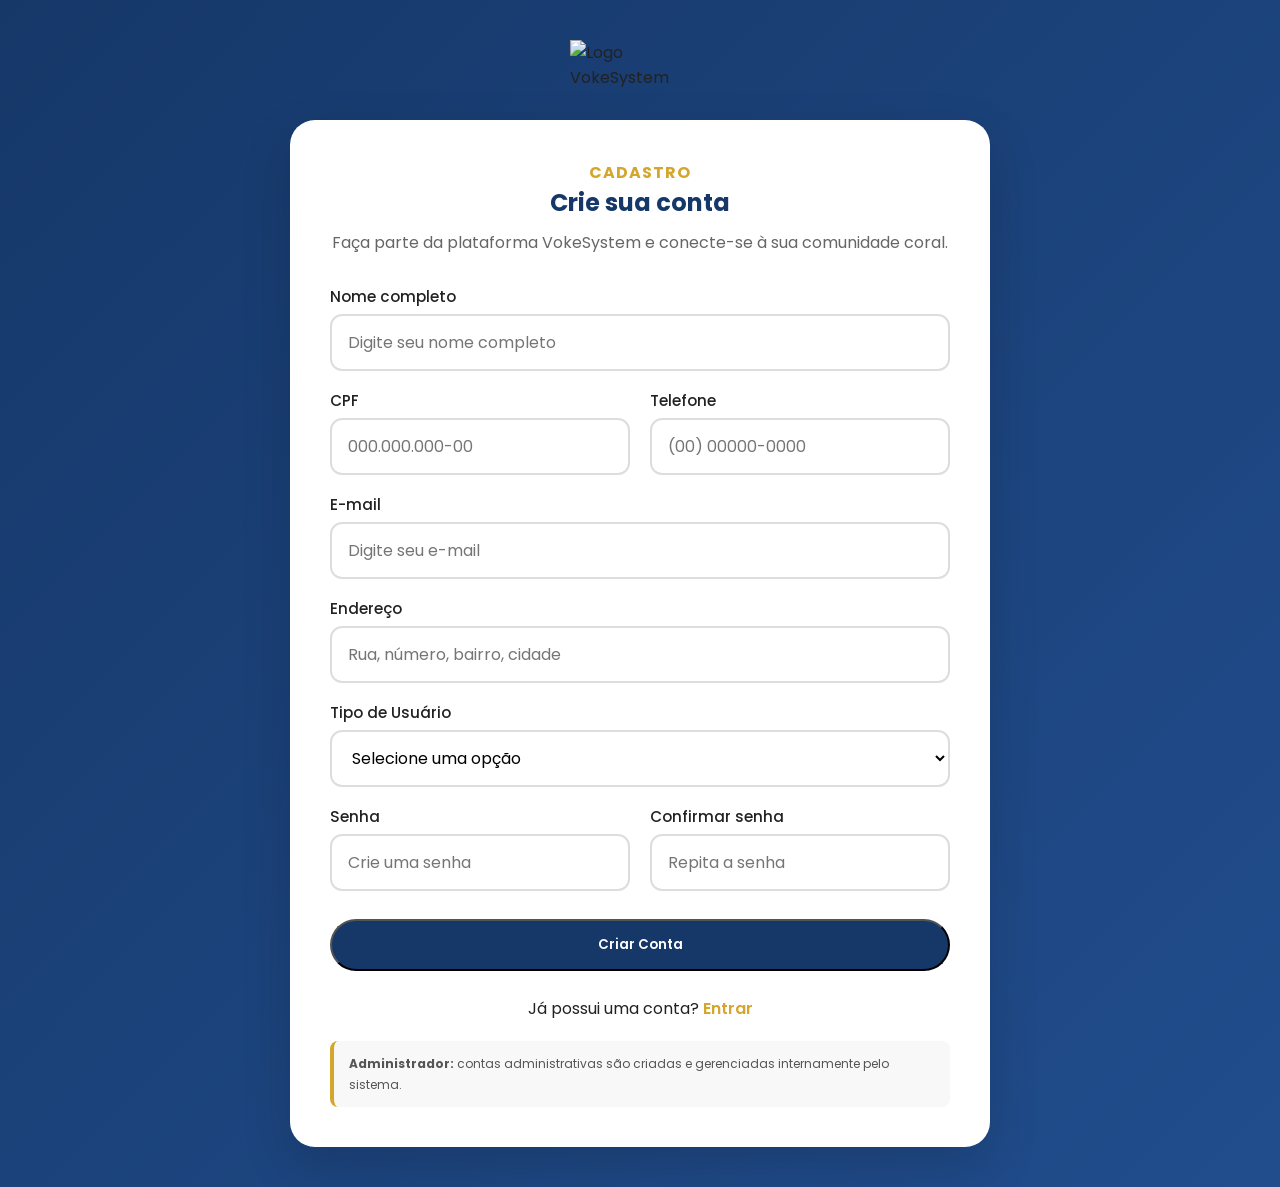
==== cadastro.html @ a20de031 "Add files via upload" ====
<!DOCTYPE html>
<html lang="pt-BR">
<head>
    <meta charset="UTF-8">
    <meta name="viewport" content="width=device-width, initial-scale=1.0">
    <title>Cadastro - VokeSystem</title>

    <link rel="preconnect" href="https://fonts.googleapis.com">
    <link rel="preconnect" href="https://fonts.gstatic.com" crossorigin>

    <link href="https://fonts.googleapis.com/css2?family=Poppins:wght@300;400;500;600;700;800&display=swap" rel="stylesheet">

    <link rel="stylesheet" href="style.css">
</head>

<body class="auth-body">

    <a href="index.html" class="auth-logo">
        <img src="assets/logo.png" alt="Logo VokeSystem">
    </a>

    <main class="auth-container">

        <section class="auth-card reveal">

            <span class="section-tag">CADASTRO</span>

            <h1>Crie sua conta</h1>

            <p>
                Faça parte da plataforma VokeSystem e conecte-se à sua comunidade coral.
            </p>

            <form action="#" method="post" class="auth-form">

                <div class="input-group">
                    <label for="nome">Nome completo</label>
                    <input
                        type="text"
                        id="nome"
                        name="nome"
                        placeholder="Digite seu nome completo"
                        required>
                </div>

                <div class="duas-colunas">

                    <div class="input-group">
                        <label for="cpf">CPF</label>
                        <input
                            type="text"
                            id="cpf"
                            name="cpf"
                            placeholder="000.000.000-00"
                            required>
                    </div>

                    <div class="input-group">
                        <label for="telefone">Telefone</label>
                        <input
                            type="tel"
                            id="telefone"
                            name="telefone"
                            placeholder="(00) 00000-0000"
                            required>
                    </div>

                </div>

                <div class="input-group">
                    <label for="email">E-mail</label>
                    <input
                        type="email"
                        id="email"
                        name="email"
                        placeholder="Digite seu e-mail"
                        required>
                </div>

                <div class="input-group">
                    <label for="endereco">Endereço</label>
                    <input
                        type="text"
                        id="endereco"
                        name="endereco"
                        placeholder="Rua, número, bairro, cidade"
                        required>
                </div>

                <div class="input-group">
                    <label for="tipoUsuario">Tipo de Usuário</label>

                    <select
                        id="tipoUsuario"
                        name="tipoUsuario"
                        required>

                        <option value="" selected disabled>
                            Selecione uma opção
                        </option>

                        <option value="regente">
                            Regente de Coral
                        </option>

                        <option value="professor">
                            Professor de Canto
                        </option>

                        <option value="coralista">
                            Coralista
                        </option>

                    </select>

                </div>

                <div class="duas-colunas">

                    <div class="input-group">
                        <label for="senha">Senha</label>
                        <input
                            type="password"
                            id="senha"
                            name="senha"
                            placeholder="Crie uma senha"
                            required>
                    </div>

                    <div class="input-group">
                        <label for="confirmarSenha">
                            Confirmar senha
                        </label>
                        <input
                            type="password"
                            id="confirmarSenha"
                            name="confirmarSenha"
                            placeholder="Repita a senha"
                            required>
                    </div>

                </div>

                <button type="submit" class="btn btn-fill auth-btn">
                    Criar Conta
                </button>

            </form>

            <div class="auth-footer">

                <p>
                    Já possui uma conta?
                    <a href="login.html">Entrar</a>
                </p>

            </div>

            <div class="auth-info">
                <small>
                    <strong>Administrador:</strong> contas administrativas
                    são criadas e gerenciadas internamente pelo sistema.
                </small>
            </div>

        </section>

    </main>

    <script>

        const card = document.querySelector(".reveal");

        const observer = new IntersectionObserver((entries)=>{
            entries.forEach(entry=>{
                if(entry.isIntersecting){
                    entry.target.classList.add("active");
                }
            });
        },{threshold:0.15});

        observer.observe(card);

    </script>

</body>
</html>
---- style.css ----
:root{
    --azul:#163869;
    --dourado:#d4a62c;
    --verde:#4b8a53;
    --vinho:#8b3547;
    --bg:#f7f7f7;
    --texto:#222;
    --branco:#fff;
    --sombra:0 10px 25px rgba(0,0,0,.08);
    --radius:20px;
}

*{
    margin:0;
    padding:0;
    box-sizing:border-box;
    font-family:"Poppins",sans-serif;
}

html{
    scroll-behavior:smooth;
}

body{
    background:var(--bg);
    color:var(--texto);
    overflow-x:hidden;
}

a{
    text-decoration:none;
    color:inherit;
}

img{
    max-width:100%;
    display:block;
}

.container{
    width:min(1200px,90%);
    margin:auto;
}

/* ---------- BOTÕES ---------- */

.btn{
    display:inline-flex;
    align-items:center;
    justify-content:center;
    padding:14px 30px;
    border-radius:50px;
    font-weight:600;
    transition:.3s;
    cursor:pointer;
}

.btn:hover{
    transform:translateY(-3px);
}

.btn-outline{
    border:2px solid var(--azul);
    color:var(--azul);
    background:#fff;
}

.btn-outline:hover{
    background:var(--azul);
    color:#fff;
}

.btn-fill,
.hero-btn,
.benefit-btn{
    background:var(--azul);
    color:#fff;
}

.hero-btn{
    background:var(--dourado);
    border:5px solid #fff;
    padding:18px 45px;
}

/* ---------- HEADER ---------- */

header{
    position:sticky;
    top:0;
    z-index:1000;
    background:#fff;
    transition:.3s;
}

header.scrolled{
    box-shadow:var(--sombra);
}

.nav-container{
    display:flex;
    justify-content:space-between;
    align-items:center;
    padding:18px 0;
    gap:20px;
}

.logo{
    height:75px;
    animation:float 4s ease-in-out infinite;
}

nav{
    display:flex;
    gap:28px;
}

nav a{
    position:relative;
    font-weight:500;
}

nav a::after{
    content:"";
    position:absolute;
    left:0;
    bottom:-5px;
    width:0;
    height:2px;
    background:var(--dourado);
    transition:.3s;
}

nav a:hover::after{
    width:100%;
}

.header-buttons{
    display:flex;
    gap:12px;
}

/* ---------- HERO ---------- */

.hero{
    min-height:88vh;
    display:flex;
    align-items:center;
    justify-content:center;
    text-align:center;
    background:var(--azul);
    color:#fff;
    padding:40px 0;
}

.hero-content{
    max-width:850px;
}

.hero h1{
    font-size:clamp(2.5rem,6vw,4.5rem);
    line-height:1.1;
}

.hero p{
    margin:25px auto 40px;
    font-size:1.15rem;
    max-width:700px;
}

/* ---------- SEÇÕES ---------- */

.section{
    padding:100px 0;
}

.center{
    text-align:center;
}

.section-tag{
    color:var(--dourado);
    font-weight:700;
    letter-spacing:1px;
}

.section-title{
    font-size:clamp(2rem,5vw,3rem);
    margin:15px 0 50px;
}

/* ---------- SOBRE ---------- */

.about{
    display:grid;
    grid-template-columns:1.5fr 1fr;
    gap:50px;
    align-items:center;
}

.about h2{
    font-size:2.8rem;
    margin:15px 0;
}

.about p{
    line-height:1.8;
    color:#444;
}

.illustration{
    font-size:180px;
    text-align:center;
    color:var(--dourado);
}

/* ---------- GRIDS ---------- */

.grid{
    display:grid;
    gap:25px;
}

.cards-5{
    grid-template-columns:repeat(auto-fit,minmax(170px,1fr));
}

.services{
    grid-template-columns:repeat(auto-fit,minmax(240px,1fr));
}

/* ---------- CARDS ---------- */

.card,
.service-card{
    background:#fff;
    border-radius:var(--radius);
    padding:35px 25px;
    box-shadow:var(--sombra);
    transition:.35s;
}

.card:hover,
.service-card:hover{
    transform:translateY(-8px);
}

.card span{
    font-size:55px;
}

.card h3{
    margin-top:15px;
    color:var(--azul);
}

.icon{
    width:70px;
    height:70px;
    margin:0 auto 20px;
    border-radius:50%;
    display:flex;
    align-items:center;
    justify-content:center;
    color:#fff;
    font-size:28px;
}

.azul{background:var(--azul);}
.dourado{background:var(--dourado);}
.verde{background:var(--verde);}
.vinho{background:var(--vinho);}

/* ---------- BENEFÍCIOS ---------- */

.benefits{
    background:var(--azul);
    color:#fff;
    border-radius:30px;
    padding:60px;
    display:grid;
    grid-template-columns:2fr 1fr;
    gap:50px;
}

.benefits h2{
    margin:15px 0 30px;
    font-size:2.5rem;
}

.benefits ul{
    list-style:none;
    display:grid;
    gap:15px;
}

.benefits-box{
    border-left:3px solid var(--dourado);
    padding-left:40px;
    display:flex;
    flex-direction:column;
    justify-content:center;
    gap:20px;
}

.user-icon{
    font-size:80px;
}

.benefit-btn{
    background:var(--dourado);
    color:var(--azul);
}

/* ---------- FOOTER ---------- */

footer{
    background:var(--azul);
    color:#fff;
    margin-top:80px;
}

.footer-content{
    display:grid;
    grid-template-columns:2fr 1fr 1fr;
    gap:40px;
    padding:50px 0;
}

.footer-logo{
    width:130px;
    margin-bottom:15px;
}

footer h4{
    margin-bottom:15px;
}

footer a{
    display:block;
    margin-bottom:8px;
}

footer a:hover{
    color:var(--dourado);
}

.copyright{
    text-align:center;
    padding:20px;
    border-top:1px solid rgba(255,255,255,.15);
}

/* ---------- BOTÃO TOPO ---------- */

#topButton{
    position:fixed;
    right:25px;
    bottom:25px;
    width:50px;
    height:50px;
    border:none;
    border-radius:50%;
    background:var(--dourado);
    color:#fff;
    font-size:22px;
    cursor:pointer;
    opacity:0;
    visibility:hidden;
    transition:.3s;
    box-shadow:var(--sombra);
    z-index:999;
}

#topButton.show{
    opacity:1;
    visibility:visible;
}

#topButton:hover{
    transform:translateY(-4px);
}

/* ---------- ANIMAÇÕES ---------- */

.reveal{
    opacity:0;
    transform:translateY(60px);
    transition:.8s ease;
}

.reveal.active{
    opacity:1;
    transform:none;
}

@keyframes float{
    0%,100%{transform:translateY(0);}
    50%{transform:translateY(-8px);}
}

/* ---------- RESPONSIVO ---------- */

@media(max-width:900px){

    .nav-container,
    .about,
    .benefits,
    .footer-content{
        grid-template-columns:1fr;
        flex-direction:column;
        text-align:center;
    }

    .nav-container{
        display:flex;
    }

    nav{
        flex-wrap:wrap;
        justify-content:center;
    }

    .header-buttons{
        justify-content:center;
        flex-wrap:wrap;
    }

    .benefits-box{
        border:none;
        padding:0;
    }

    .illustration{
        font-size:120px;
    }
}
/* ======== PÁGINAS DE AUTENTICAÇÃO ======== */

.auth-body{
    min-height:100vh;
    background:linear-gradient(135deg,var(--azul),#214d8d);
    display:flex;
    flex-direction:column;
    align-items:center;
    justify-content:center;
    padding:40px 20px;
}

.auth-logo img{
    width:140px;
    margin-bottom:30px;
    animation:float 4s ease-in-out infinite;
}

.auth-container{
    width:100%;
    display:flex;
    justify-content:center;
    align-items:center;
}

.auth-card{
    width:min(700px, 100%);
    background:#fff;
    padding:40px;
    border-radius:25px;
    box-shadow:0 20px 50px rgba(0,0,0,.15);
    text-align:center;
}

.auth-card h1{
    color:var(--azul);
    margin-bottom:10px;
}

.auth-card > p{
    color:#666;
    margin-bottom:30px;
}

.auth-form{
    display:flex;
    flex-direction:column;
    gap:18px;
}

.input-group{
    display:flex;
    flex-direction:column;
    text-align:left;
}

.input-group label{
    margin-bottom:6px;
    font-size:.95rem;
    font-weight:500;
}

.input-group input{
    padding:14px 16px;
    border:2px solid #ddd;
    border-radius:12px;
    outline:none;
    transition:.3s;
    font-size:1rem;
}

.input-group input:focus{
    border-color:var(--dourado);
}

.auth-btn{
    width:100%;
    margin-top:10px;
}

.auth-footer{
    margin-top:25px;
}

.auth-footer a{
    color:var(--dourado);
    font-weight:600;
}

.auth-footer a:hover{
    text-decoration:underline;
}

.auth-card{
    animation:fadeUp .8s ease;
}

@keyframes fadeUp{
    from{
        opacity:0;
        transform:translateY(30px);
    }
    to{
        opacity:1;
        transform:translateY(0);
    }
}

@media(max-width:500px){

    .auth-card{
        padding:30px 25px;
    }

    .auth-card h1{
        font-size:1.8rem;
    }

}
/* ======== CADASTRO ======== */

.duas-colunas{
    display:grid;
    grid-template-columns:repeat(2, minmax(0,1fr));
    gap:20px;
    width:100%;
}

.input-group select{
    padding:14px 16px;
    border:2px solid #ddd;
    border-radius:12px;
    outline:none;
    background:#fff;
    font-size:1rem;
    transition:.3s;
    cursor:pointer;
}

.input-group select:focus{
    border-color:var(--dourado);
}

.auth-info{
    margin-top:20px;
    padding:12px 15px;
    background:#f8f8f8;
    border-left:4px solid var(--dourado);
    border-radius:8px;
    color:#555;
    font-size:.9rem;
    text-align:left;
}

@media(max-width:700px){

    .duas-colunas{
        grid-template-columns:1fr;
    }

}
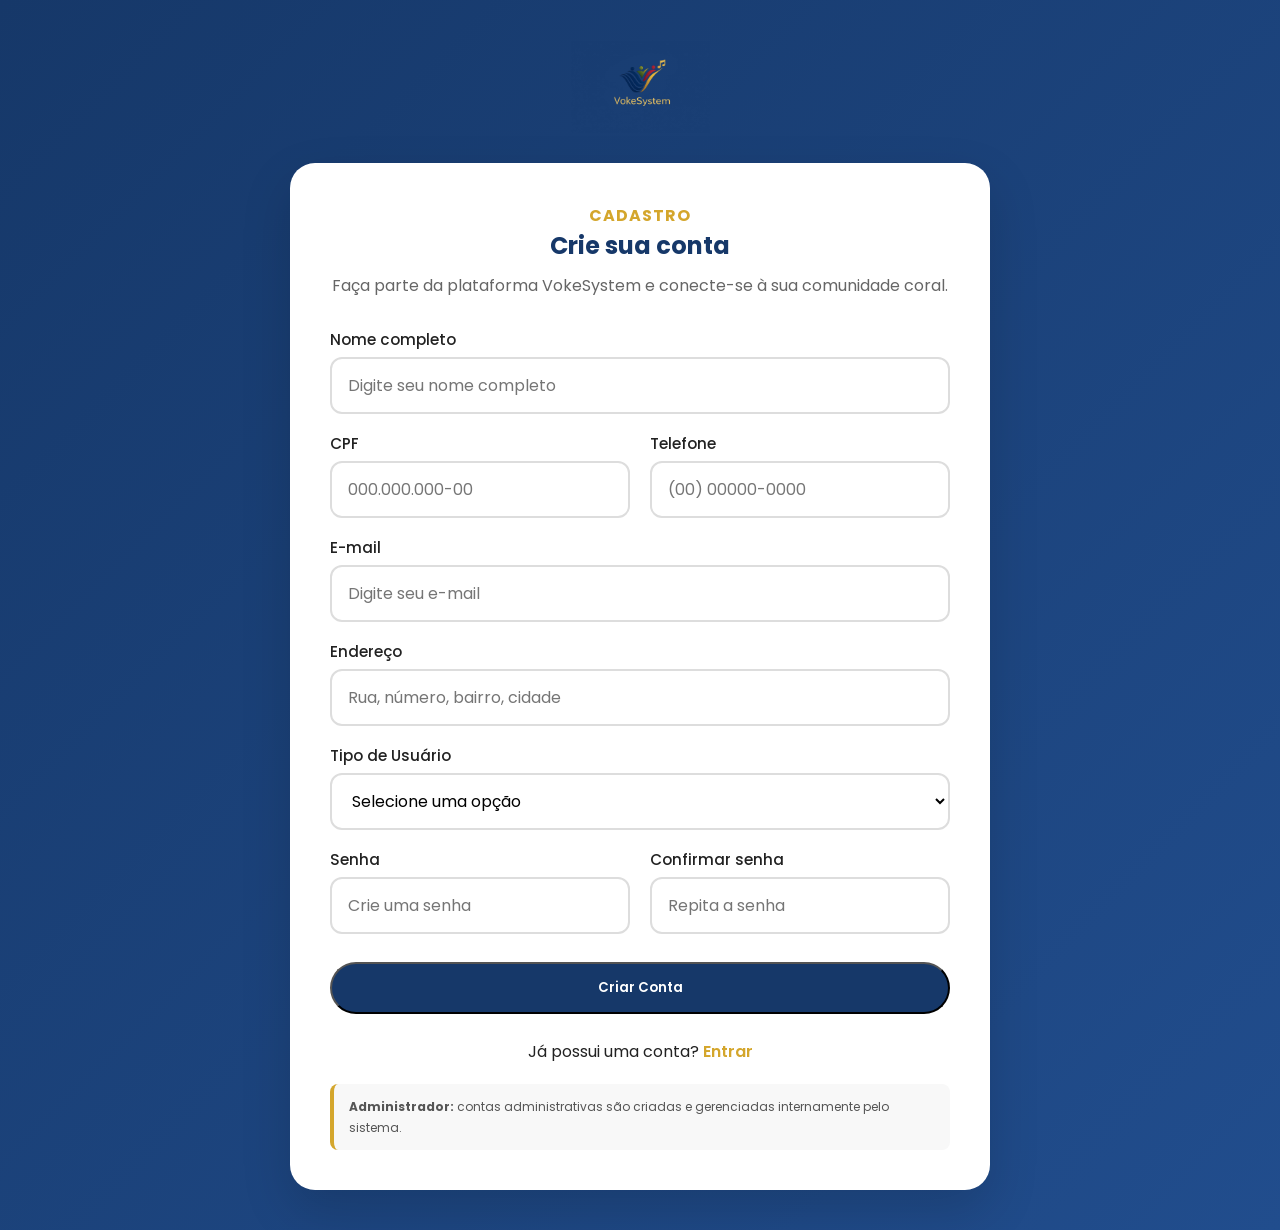
==== commit f345ba4d: "Update cadastro.html" ====
--- a/cadastro.html
+++ b/cadastro.html
@@ -16,7 +16,7 @@
 <body class="auth-body">
 
     <a href="index.html" class="auth-logo">
-        <img src="assets/logo.png" alt="Logo VokeSystem">
+        <img src="logo.png" alt="Logo VokeSystem">
     </a>
 
     <main class="auth-container">
@@ -184,4 +184,4 @@
     </script>
 
 </body>
-</html>+</html>
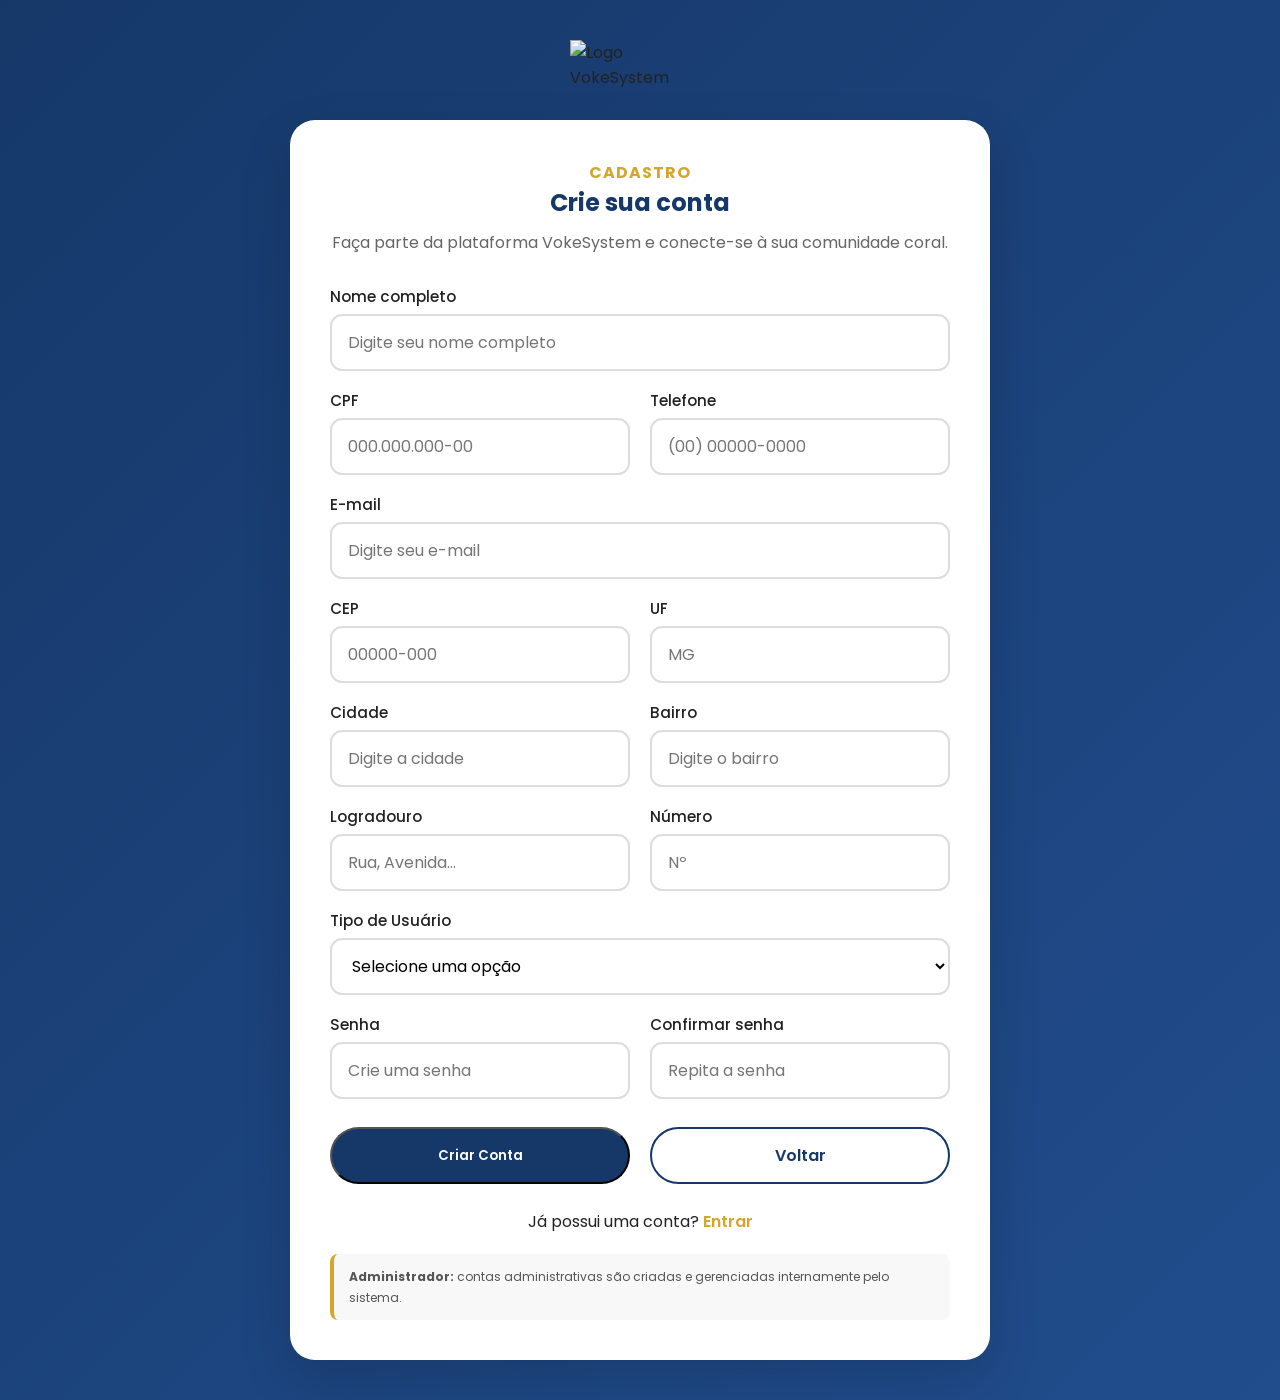
==== commit ab47dac1: "Add files via upload" ====
--- a/cadastro.html
+++ b/cadastro.html
@@ -16,7 +16,7 @@
 <body class="auth-body">
 
     <a href="index.html" class="auth-logo">
-        <img src="logo.png" alt="Logo VokeSystem">
+        <img src="assets/logo.png" alt="Logo VokeSystem">
     </a>
 
     <main class="auth-container">
@@ -77,14 +77,77 @@
                         required>
                 </div>
 
-                <div class="input-group">
-                    <label for="endereco">Endereço</label>
-                    <input
-                        type="text"
-                        id="endereco"
-                        name="endereco"
-                        placeholder="Rua, número, bairro, cidade"
-                        required>
+                <div class="duas-colunas">
+
+                    <div class="input-group">
+                        <label for="cep">CEP</label>
+                        <input
+                            type="text"
+                            id="cep"
+                            name="cep"
+                            placeholder="00000-000"
+                            required>
+                    </div>
+
+                    <div class="input-group">
+                        <label for="uf">UF</label>
+                        <input
+                            type="text"
+                            id="uf"
+                            name="uf"
+                            placeholder="MG"
+                            maxlength="2"
+                            required>
+                    </div>
+
+                </div>
+
+                <div class="duas-colunas">
+
+                    <div class="input-group">
+                        <label for="cidade">Cidade</label>
+                        <input
+                            type="text"
+                            id="cidade"
+                            name="cidade"
+                            placeholder="Digite a cidade"
+                            required>
+                    </div>
+
+                    <div class="input-group">
+                        <label for="bairro">Bairro</label>
+                        <input
+                            type="text"
+                            id="bairro"
+                            name="bairro"
+                            placeholder="Digite o bairro"
+                            required>
+                    </div>
+
+                </div>
+
+                <div class="duas-colunas">
+
+                    <div class="input-group">
+                        <label for="logradouro">Logradouro</label>
+                        <input
+                            type="text"
+                            id="logradouro"
+                            name="logradouro"
+                            placeholder="Rua, Avenida..."
+                            required>
+                    </div>
+
+                    <div class="input-group">
+                        <label for="numero">Número</label>
+                        <input
+                            type="text"
+                            id="numero"
+                            name="numero"
+                            placeholder="Nº"
+                            required>
+                    </div>
+
                 </div>
 
                 <div class="input-group">
@@ -141,9 +204,17 @@
 
                 </div>
 
+                <div class="duas-colunas">
+
                 <button type="submit" class="btn btn-fill auth-btn">
                     Criar Conta
                 </button>
+                
+                <a href="index.html" class="btn btn-outline auth-btn">
+                    Voltar
+                </a>
+
+</div>
 
             </form>
 
@@ -184,4 +255,4 @@
     </script>
 
 </body>
-</html>
+</html>
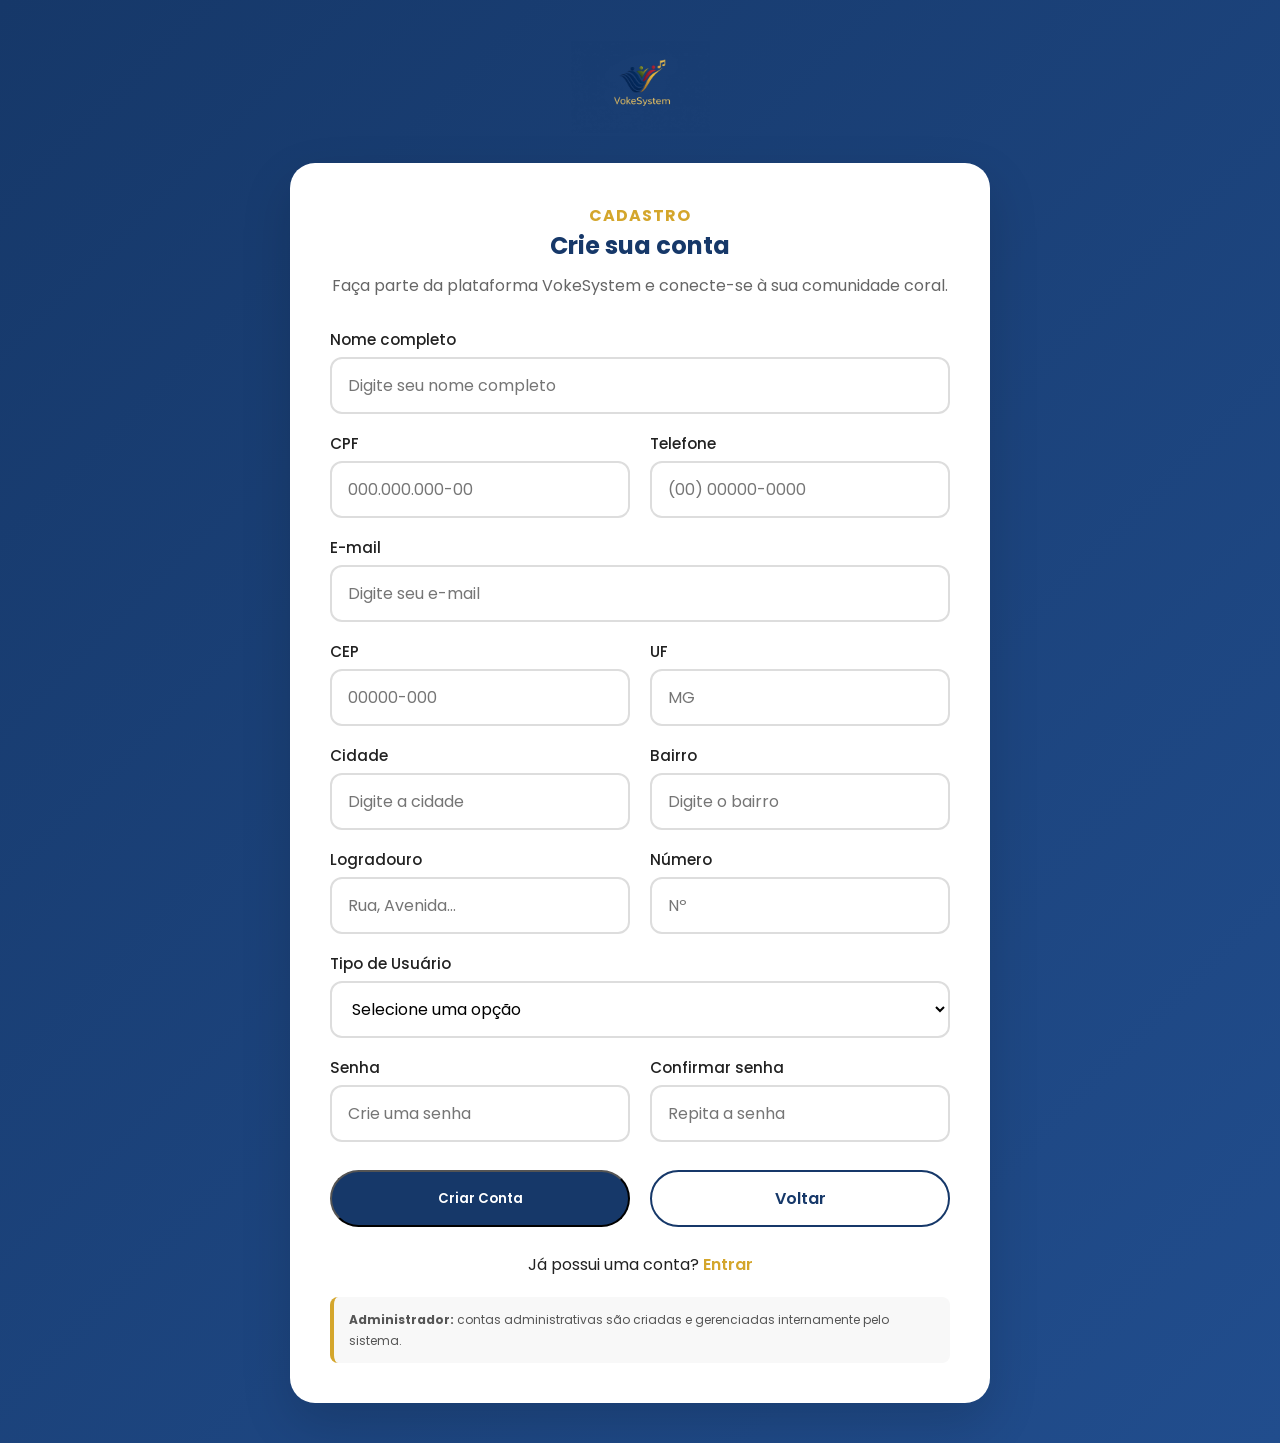
==== commit 8757d478: "Update cadastro.html" ====
--- a/cadastro.html
+++ b/cadastro.html
@@ -16,7 +16,7 @@
 <body class="auth-body">
 
     <a href="index.html" class="auth-logo">
-        <img src="assets/logo.png" alt="Logo VokeSystem">
+        <img src="logo.png" alt="Logo VokeSystem">
     </a>
 
     <main class="auth-container">
@@ -255,4 +255,4 @@
     </script>
 
 </body>
-</html>+</html>
